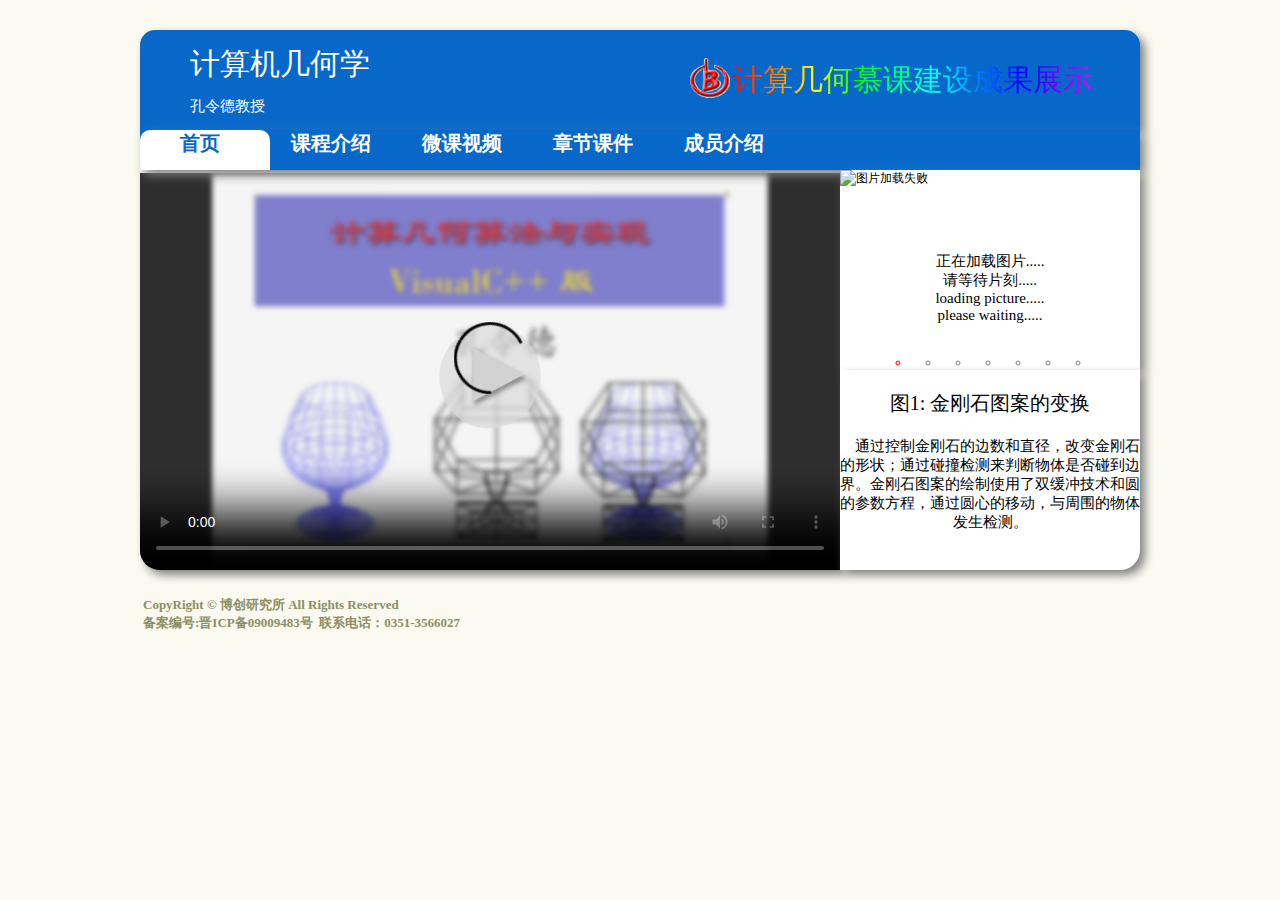
==== index.html @ ed50dd4e "4th update" ====
<!DOCTYPE html>
<!--计算即图形学网站，孔令德-->
<html>
    <head>
        <meta  content="text/html;charset=utf-8" http-equiv="Content-Type" /> 
        <meta name="viewport" content="width=device-width, initial-scale=1.0">
        <meta name="keywords" content="计算机图形学,孔令德,精品资源共享课,VC++,MFC,图形学原理,源程序"/>
        <meta name="description" content="基于MFC研究计算机图形学原理的实现,提供了《计算机图形学基础教程（VC++版）》、《计算机图形学实践教程（VC++版）》、《计算机图形学基础教程（VC++版）习题解答与编程实践》、《计算机图形学实验及课程设计（VC++版）》4本系列教材和300多个源程序。采用类模块：CLine直线类、CFill填充类、CTransform变换类、CPerspective透视类、CZbuffer深度缓冲类、CLightSource光源类、CLighting光照类、CMaterial材质类、CTexture纹理类等，实现真实感图形的绘制。">
        <link rel="stylesheet" href="css/css.css">
        <link rel="icon" type="image/x-icon" href="images/bc.png" />
        <title>欢迎访问 孔令德计算机图形学精品资源共享课课程网站</title>
    </head>
    <body>
        <script src="js/main.js"></script>
        <script src="js/html5media.min.js"></script><!--由于网络环境改成本地js，网络地址如下-->
        <!-- <script src="http://api.html5media.info/1.1.8/html5media.min.js"></script> -->
        <!-- <div style="background-image: url(images/demo1.jpg);  top:100%;left: 100%"></div> -->
        <div id="main">
            <div id="nav">
                <table style="width:1003px;  text-align:center; height:70px; border:0;" cellpadding="0" cellspacing="0">
                    <tbody>
                        <tr>
                            <td style="color:white; text-align: left;">
                                <p style="font-size: 30px; line-height: 7px; padding-left: 50px;">
                                    计算机几何学
                                </p>
                                <p style="font-size: 15px; padding-left: 50px;">
                                    <a href="http://klingde.com" style="color:white" target="_blank ">孔令德教授</a>
                                </p>
                            </td>
                            <td style="color:white; text-align: right;">
                                <img src="images/bc2.png" alt="博创" title="博创" style="width: 40px; height: 40px; vertical-align: -50%;">
                                <p class="rainbow-text" style="font-size: 30px; padding-right: 50px; vertical-align: auto;">
                                    计算几何慕课建设成果展示
                                </p>
                            </td>
                        </tr>
                    </tbody>
                </table>
            </div>
            <div id="menu">
                <ul style="list-style: none;">
                    <li class="HomePage">
                        <!--[if lte ie 6]> <a href="#"><table><tr><td> <![endif]-->
                        <dl>
                            <dt><a style="color: rgb(7,104,202);" href="index.html">首页</a>
                            </dt>
                            <span class="STYLE">
                                <!--[if lte ie 6]> </td></tr></table></a> <![endif]-->
                            </span>
                        </dl>
                    </li>
                    <li>
                        <!--[if lte ie 6]> <a href="#"><table><tr><td> <![endif]-->
                        <dl>
                            <dt><a href="course.html">课程介绍</a>
                                <!-- <dd>&nbsp;</dd>
                                <dd>&nbsp;</dd> -->
                            </dt>
                        </dl>
                        <!--[if lte ie 6]> </td></tr></table></a> <![endif]-->
                    </li>
                    <li>
                        <!--[if lte ie 6]> <a href="#"><table><tr><td> <![endif]-->
                        <dl>
                            <dt>
                                <a href="micro class.html">微课视频</a>
                            </dt>
                        </dl>
                        <!--[if lte ie 6]> </td></tr></table></a> <![endif]-->
                    </li>
                    <li>
                        <!--[if lte ie 6]> <a href="#"><table><tr><td> <![endif]-->
                        <dl>
                            <dt><a href="courseware.html">章节课件</a></dt>
                        </dl>
                        <!--[if lte ie 6]> </td></tr></table></a> <![endif]-->
                    </li>
                    <li>
                        <span class="STYLE">
                            <!--[if lte ie 6]> <a href="#"><table><tr><td> <![endif]-->
                         </span>
                        <dl>
                            <dt>
                                <a href="member.html">成员介绍</a>
                                 <!-- <dd class="first">
                                    <a href="teachers.html">教师介绍</a>
                                </dd>
                                <dd class="last">
                                    <a href="students.html">学生介绍</a>
                                </dd> -->
                            </dt>
                        </dl>
                                    <!--[if lte ie 6]> </td></tr></table></a> <![endif]-->
                    </li>
                </ul>
            </div>
            <div id="banner-box">
                <div id="banner">
                    <!-- <p style="color: cornsilk; text-align: center; font-size: 30px;">这里可以进行图片切换</p> -->
                        <video width="700" height="400" autoplay loop controls controlsList="none" poster="images/cover.png" title="计算机几何算法与实现" style="border-bottom-left-radius: 20px; box-shadow: 5px 5px 10px gray;">
                            <source src="video/mooc.mp4" type="video/mp4">
                                <p style="color: red; font-size: 30px; text-align: center;">非常抱歉，你的浏览器不支持视频播放，请使用Chrome或者Firefox浏览器。<br />若你使用IE浏览器，请确保允许此网页访问计算机脚本并安装了flash插件。</p> 
                        </video>
                        <!-- 这里可以进行图片切换 -->
                        <!-- 请在这里换成图片 -->
                        <!-- <img src="" alt=""> -->
                        <!-- 可以编写脚本或使用css使背景图切换 -->
                </div>
                <div id="rightdiv">
                    <div id="picture">
                        <div id="indicator">
                                <ul>
                                    <li class style="color: red;"></li>
                                    <li class></li>
                                    <li class></li>
                                    <li class></li>
                                    <li class></li>
                                    <li class></li>
                                    <li class></li>
                                </ul>
                            </div>
                        <img id="currentPicture" src="images/index/1.gif" alt="图片加载失败" style="width: 300px; height: 200px;">
                        <p style="font-size: 15px; color: black; text-align: center; padding-top: 50px;">
                            正在加载图片..... <br />请等待片刻.....<br />
                            loading picture..... <br />please waiting.....<br />
                        </p>
                    </div>
                    <div id="introduct">
                        <!-- <img src="images/demo.jpg" alt="paidaxing" width="280" height="247">  -->
                        <div id="picDesc1" style="display: block;">
                            <p style="color: black; text-align: center; font-size: 20px;"> 图1: 金刚石图案的变换</p>
                            <p style="color: black; text-align: center; font-size: 15px; overflow: auto;"> 
                                &nbsp;&nbsp;&nbsp;&nbsp;通过控制金刚石的边数和直径，改变金刚石的形状；通过碰撞检测来判断物体是否碰到边界。金刚石图案的绘制使用了双缓冲技术和圆的参数方程，通过圆心的移动，与周围的物体发生检测。
                            </p>
                        </div>
                        <!--第二条讲解-->
                        <div id="picDesc2" style="display: none;">
                            <p style="color: black; text-align: center; font-size: 20px;"> 图2: 茶壶环境映射</p>
                            <p style="color: black; text-align: center; font-size: 15px; overflow: auto;"> 
                                &nbsp;&nbsp;&nbsp;&nbsp;利用法矢量进行消隐，可以利用什么什么公式，做什么什么事情.....
                            </p>
                        </div>
                        <!--第三条讲解-->
                        <div id="picDesc3" style="display: none;">
                            <p style="color: black; text-align: center; font-size: 20px;"> 图3: Beizer曲面绘制过程</p>
                            <p style="color: black; text-align: center; font-size: 15px; overflow: auto;"> 
                                &nbsp;&nbsp;&nbsp;&nbsp;利用Beizer可以绘制一条不错的曲线，通过四个点和线性方程，我们可以做出这条不错的曲线。
                            </p>
                        </div>
                        <!--第四条讲解-->
                        <div id="picDesc4" style="display: none;">
                            <p style="color: black; text-align: center; font-size: 20px;"> 图4: 双缓冲实例</p>
                            <p style="color: black; text-align: center; font-size: 15px; overflow: auto;"> 
                                &nbsp;&nbsp;&nbsp;&nbsp;由于MFC的一些特性，我们可以利用双缓冲技术来消除一些闪烁。
                            </p>
                        </div>
                        <!--第五条讲解-->
                        <div id="picDesc5" style="display: none;">
                            <p style="color: black; text-align: center; font-size: 20px;"> 图5: 两个消隐圆环</p>
                            <p style="color: black; text-align: center; font-size: 15px; overflow: auto;"> 
                                &nbsp;&nbsp;&nbsp;&nbsp;利用点的法矢量进行消隐，可以利用什么什么公式，做什么什么事情.....
                            </p>
                        </div>
                        <!--第六条讲解-->
                        <div id="picDesc6" style="display: none;">
                            <p style="color: black; text-align: center; font-size: 20px;"> 图6: 金刚石旋转图案</p>
                            <p style="color: black; text-align: center; font-size: 15px; overflow: auto;"> 
                                &nbsp;&nbsp;&nbsp;&nbsp;利用时间函数？来改变金刚石的起始点来使金刚石旋转。
                            </p>
                        </div>
                        <!--第七条讲解-->
                        <div id="picDesc7" style="display: none;">
                            <p style="color: black; text-align: center; font-size: 20px;"> 图7: 圆柱的线框消隐模型</p>
                            <p style="color: black; text-align: center; font-size: 15px; overflow: auto;"> 
                                &nbsp;&nbsp;&nbsp;&nbsp;利用法矢量进行消隐，可以利用什么什么公式，做什么什么事情.....
                            </p>
                        </div>
                    </div>
                </div>
            </div>
        </div>
        <div id="footer">    
            <table>
                <tr class="STYLE">
                    <td style="font-weight:bold;color:#8B8F63;font-size:13px; text-align: left;">
                        <p>CopyRight &copy; 博创研究所  All Rights Reserved<br />
                            备案编号:晋ICP备09009483号&nbsp;
                            联系电话：0351-3566027 
                        </p>
                    </td>
                </tr>
              </table>
        </div>
    </body>
</html>
---- css/css.css ----
@charset "utf-8";
/* CSS Document */
@media screen and (max-width: 1600px) {
    html{font-size: 60px;}
}
@media screen and (max-width: 1200px) {
    html{font-size: 30px;}
}
@media screen and (max-width: 800px) {
    html{font-size: 16px;}
}
@media screen and (max-width: 600px) {
    html{font-size: 12px;}
}

/* 以下链接在某些时刻的颜色和是否需要下划线 */
A:link {
	COLOR:#8B8F63; TEXT-DECORATION: none
}
A:visited {
	COLOR: #8B8F63; TEXT-DECORATION: none
}
A:active {
	COLOR: red; TEXT-DECORATION: underline
}
A:hover {
	COLOR: #fc6b00; TEXT-DECORATION: none
}


.STYLE {
    font-family: "楷体"
}

body{
    margin:0px;
    padding:30px 0px 0px 0px;
    background-color: #FBFAF0;
    font-family: "楷体";
    font-size: 12px;
    -webkit-text-size-adjust : 100% ;
    -moz-text-size-adjust : 100% ;     
    -ms-text-size-adjust : 100% ;  
    text-size-adjust : 100%;
}

#main {
    margin-left:auto;
    margin-right:auto;
    width:1000px;
    height:550px;
    visibility: visible;
}

#nav{
    margin-left:auto;/*居中了*/
    margin-right:auto;
    /* border-radius:100px; */
	width:1000px;
    height:100px;
    background: rgb(7,104,202);
    /* font-family: "黑体"; */
    /* background: linear-gradient(rgb(84, 199, 214),rgb(7,104,202)); */
    border-top-left-radius: 15px;
    border-top-right-radius: 15px;
    box-shadow:5px 5px 10px gray;
    visibility: visible;	
}

#menu{
    margin:0px;
    padding: 0px;
    /* margin-top: -15px; */
    /* float: left;解决两个div中的间隙，上面的那个也可以，但是有问题 */
    /* margin-left: 50px; */
    margin-left: auto;
    margin-right: auto;
    background-color: rgb(7,104,202);
    width: 1000px;
    height: 40px;
    box-shadow:5px 5px 10px gray;
    position: relative;
    z-index: 1;
    /* border:none; */
    /* border-bottom-left-radius: 10px;
    border-bottom-right-radius: 10px; */
}
#menu ul{ 
    /* margin-top: 0px; */
    margin: 0px;
    padding: 0px;
    margin-left: auto;
    margin-right: auto;
    /* float: left; */
    list-style:none;
    /* height:40px; */
}
#menu ul table{ border-collapse:collapse;}/*for_ie6*/
#menu ul li{ 
    /* margin-top: 0px; */
    margin: 0px;
    padding: 0px;
    width:130px;
    height: 40px;
    /* *width:110px; */
    float:left;
    margin:0 1px 0 0;
}

#menu ul li dl{ 
    width:120px;
    height: 20px;
    font-size: 10px;
    /* *width:110px; */
}

#menu ul li dl dt{ 
    text-align:center;
}

#menu ul li dl:hover dd,#menu li a:hover dd{ 
    display:block;
}

#menu ul li:hover, 
#menu li a:hover { border:0;}/*for_ie6*/

#menu ul li dl dt a{ /*这个是菜单栏的布局-文字*/
    font-size:20px;
	font-weight:600;
	color:white;
	text-decoration:none;	
    font-family:"楷体";
    overflow: hidden;
}

#menu ul li dl dt:hover a, 
#menu ul li dl dt:hover{/*鼠标到菜单栏文本时，文本的颜色*/
    color: rgb(7,104,202);
    background-color: white;
    border-top-left-radius: 10px;
    border-top-right-radius: 10px;
}

#menu li dl dd {/*这个是展开的布局*/
    /* border:none;
    border-radius: 10px; */
    margin:0px;
    padding:0px;
    background-color: white;
    float:center;
    display:none;
    margin-inline-start: auto;
    position:relative;/*悬浮于之上*/
}

#menu li dl dd a{ /*这个是展开的布局--文字*/
    margin:0px;
    padding:0px;
    display:block;
    font-size:18px;
    /* font-weight:300; */
    color: rgb(7,104,202);
    text-align:center;
    position:relative;/*悬浮于之上*/
    /* text-decoration:none; */
    font-family:"楷体";
    overflow: hidden;
    height:30px;
}

#menu li dl dd a:hover, 
#menu li dl dd:hover{
    color: white;
    background-color: rgb(7,104,202);
}

#menu li dl dd.first{
    margin:0px;
    /* padding:10px; */
    padding-block-start: 10px;
	/* border-top:solid 1px; */
} 

#menu li dl dd.first:hover a, 
#menu li dl dd.first:hover{
    color: white;
    background-color: rgb(7,104,202);
    border-top-left-radius: 10px;
    border-top-right-radius: 10px;
}

#menu li dl dd.last{
    /* border:none; */
    border-bottom-left-radius: 10px;
    border-bottom-right-radius: 10px;
    /* border-radius: 10px; */
    /* border-end-start-radius: 10px; */
    /* border-end-end-radius: 10px;  */
}

#menu li dl dd.last a:hover, 
#menu li dl dd.last:hover{
    color: white;
    background-color: rgb(7,104,202);
    border-bottom-left-radius: 10px;
    border-bottom-right-radius: 10px;
}


#banner-box{
    margin:0px;
    padding: 0px;
    /* float: left; */
    /* margin-top: 15px; */
    /* margin-left: 50px; */
    width: 1000px;
    height: 400px;
    z-index: 0;
}

#banner{
    margin:0px;
    padding: 0px;
    width: 700px;
    height: 400px;
    float: left;
    /* font-size: 0; */
    /* margin-left: 30px; */
    /* margin-top: -5px; */
    /* background-color: #142546; */
    /* border-radius: 20px; */
    /* border-bottom-right-radius: 20px; */
    /* border: none; */
    /* box-shadow:5px 5px 10px gray; */
    /* scrollbar-shadow-color: gray; */
    visibility: visible;
}

#rightdiv{
    margin:0px;
    padding:0px;
    width: 300px;
    height: 400px;
    float: left;
    /* margin-left: 30px; */
    /* margin-top: 15px; */
    /* border-radius: 20px; */
    /* background-color: #009996; */
    /* box-shadow:5px 5px 10px gray; */
    visibility: visible;
    /* position: absolute; */
    /* right: 0; */
}

#picture{
    margin:0px;
    padding:0px;
    width: 300px;
    height: 200px;
    float: left;
    position: relative;
    /* margin-left: 30px; */
    /* margin-top: 15px; */
    /* border-radius: 20px; */
    /* background-color: #009996; */
    /* background-color: #FBFAF0; */
    overflow: hidden;
    background-color: white;
    box-shadow:5px 5px 10px gray;
    visibility: visible;
    /* position: absolute; */
    /* right: 0; */
    z-index: 2;
}

#indicator{
    width: 300px;
    height: 25px;
    bottom: 0%;
    margin-left: 10%;
    position: absolute;
    z-index: 4;
    
}

#indicator ul{
    /* margin-left: 20%; */
    list-style: none;
    height: 10px;
    /* z-index: 4; */
    /* left: 25%; */
}

#indicator ul li{
    list-style: circle;
    padding: 5px 15px;
    line-height: 0px;
    float: left;
    /* background-color: rgba(255,255,255,100); */
    color: gray;
    /* z-index: 5; */
}

#indicator ul li:hover{
    color:red;
}



#introduct{
    margin:0px;
    padding:0px;
    width: 300px;
    height: 200px;
    float: left;
    position: relative;
    /* float: right; */
    /* position: absolute; */
    /* margin-left: 30px; */
    /* border-radius: 20px; */
    overflow: hidden;
    border-bottom-right-radius: 20px;
    box-shadow:5px 5px 10px gray;
    background-color: white;
    visibility: visible;
    z-index: 3;
}

#footer{
    margin:0px;
    padding:0px;
    float: center;
    /* position: absolute; */
    /* left: 0; */
    top: 0;
    bottom: 0;
    right: 0;
    margin-left: auto;
    margin-right: auto;
    /* right: 0%; */
    width: 1000px;
    height: 50px;
    visibility: visible;
    text-align: center;
    /* align-self: center; */
}

/* #HtmlPage dl dt a{
    color: rgb(7,104,202);
    background-color: white;
} */
.HomePage{
    color: rgb(7,104,202);
    background-color: white;
    border-top-left-radius: 10px;
    border-top-right-radius: 10px;
}
/* .HtmlPage dl{
    color: rgb(7,104,202);
} */
/* #HtmlPage{
    color: rgb(7,104,202);
} */



/*以下参考来自： https://github.com/raxxarr/note/issues/1 */
@keyframes hue {
    from {
       filter: hue-rotate(0);
    }
 
    to {
       filter: hue-rotate(-360deg);
    }
 }
.rainbow-text {
    display: inline-block;
    position: relative;
    font-weight: 500;
    font-size: 100px;
    color: transparent;
    animation: hue 1.5s linear infinite;
    background-image: linear-gradient(to right , rgb(255,0,0), rgb(255,128,0), rgb(255,255,0), rgb(0,255,0), rgb(0,255,128), rgb(0,255,255), rgb(0,128,255), rgb(0,0,255), rgb(128,0,255), rgb(255,0,255), rgb(255,0,128));
    -webkit-background-clip: text;
 }
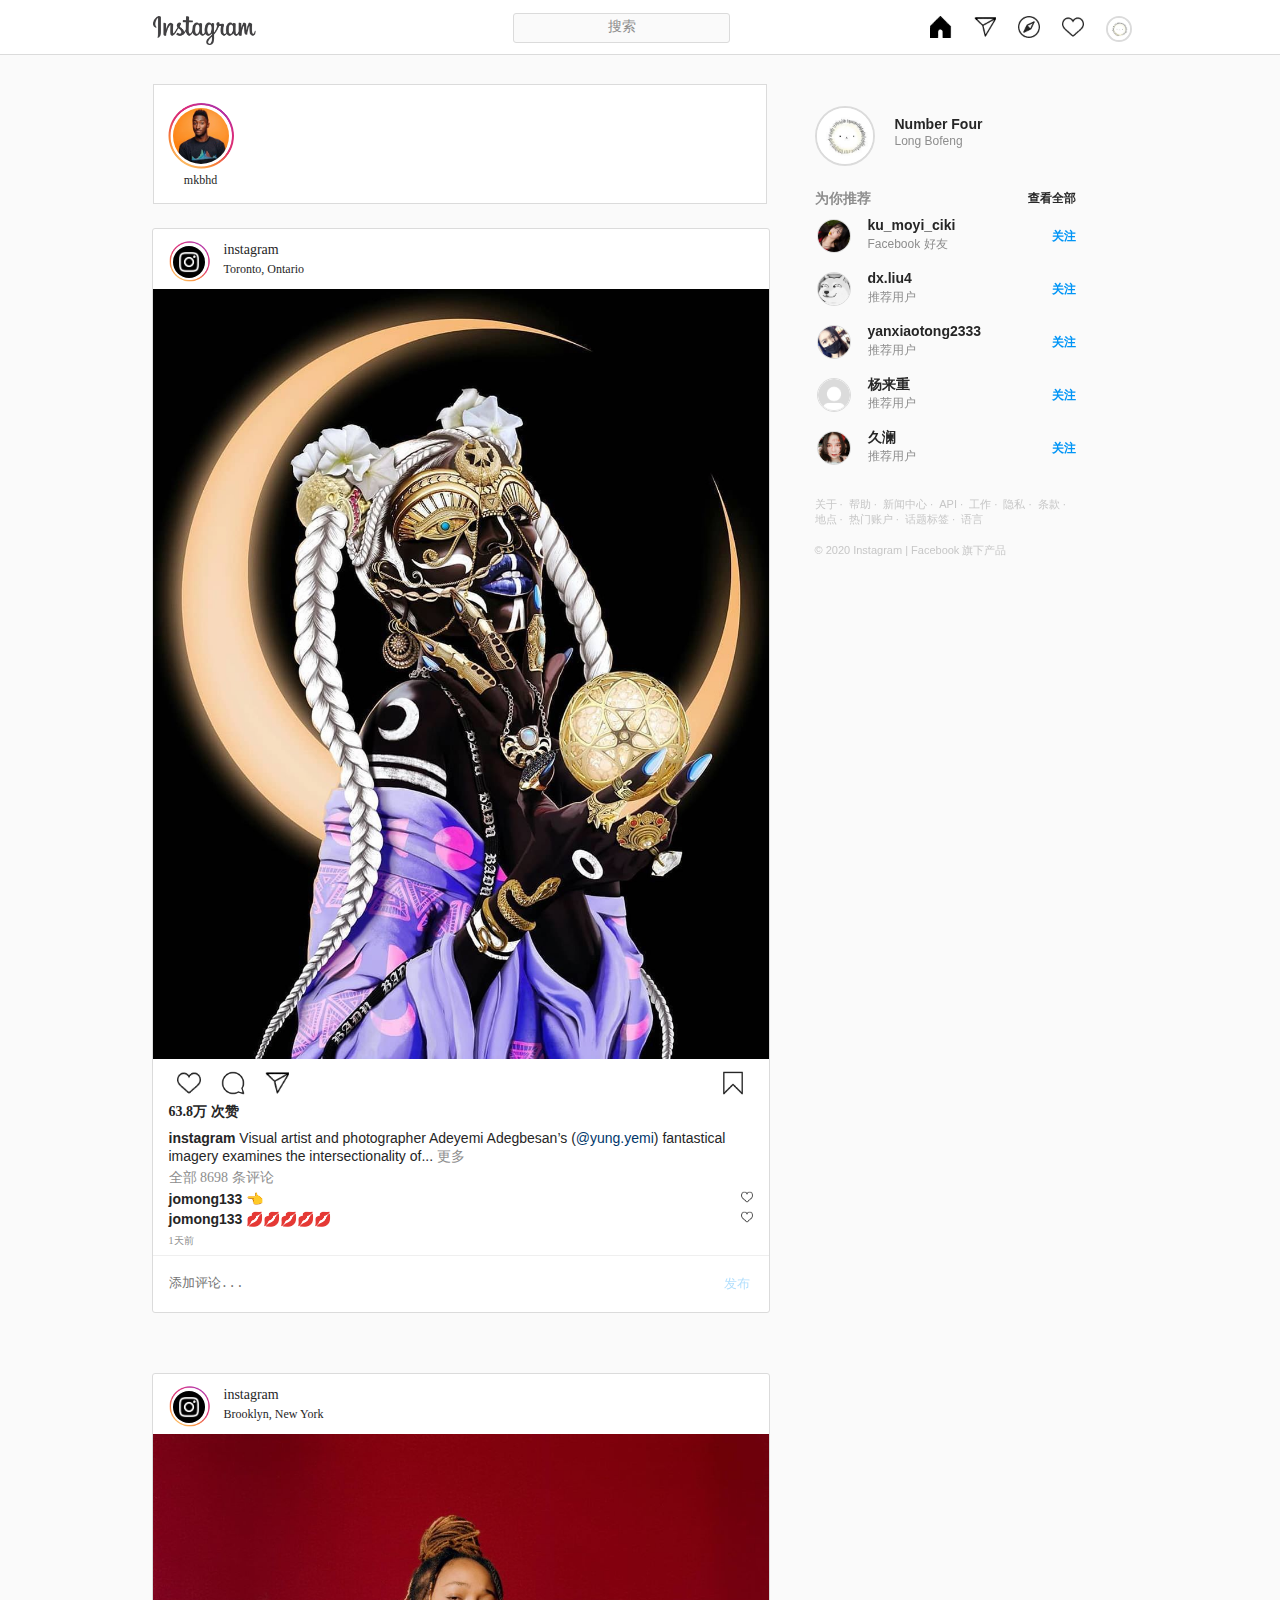
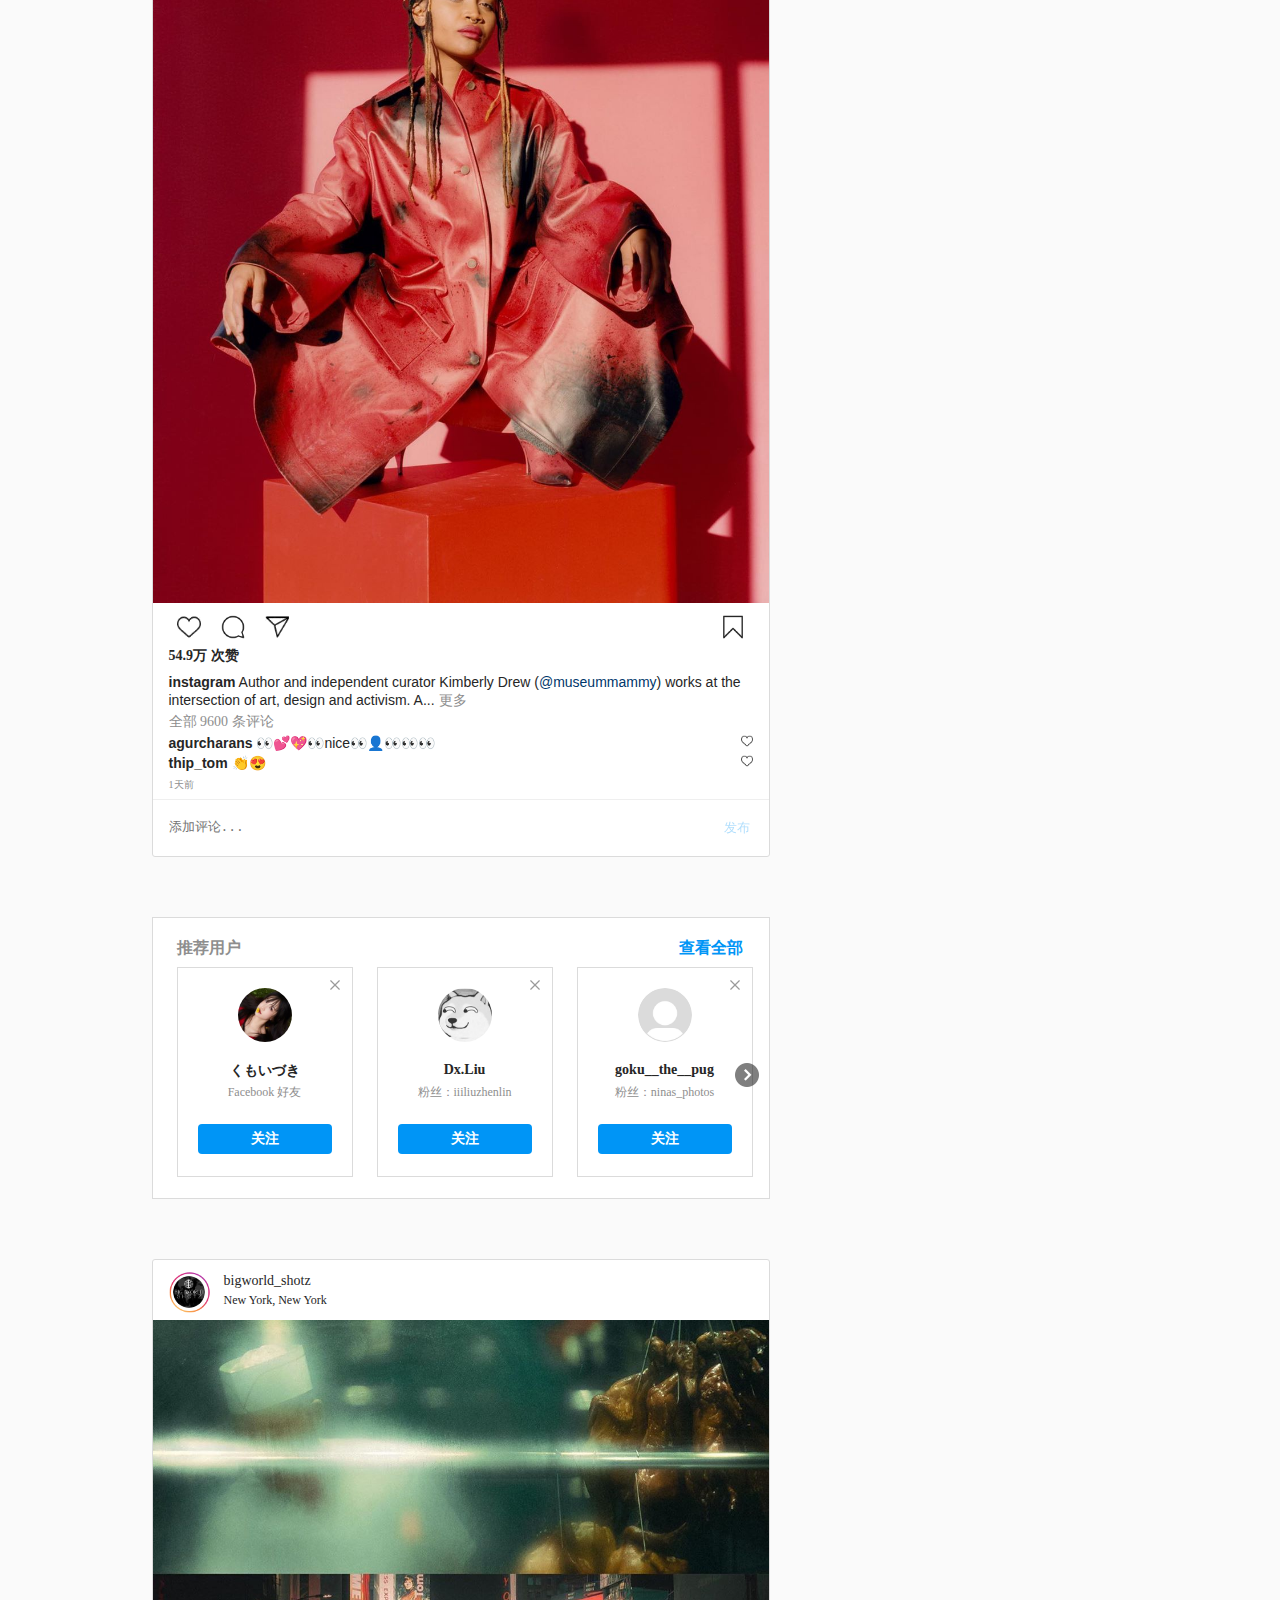
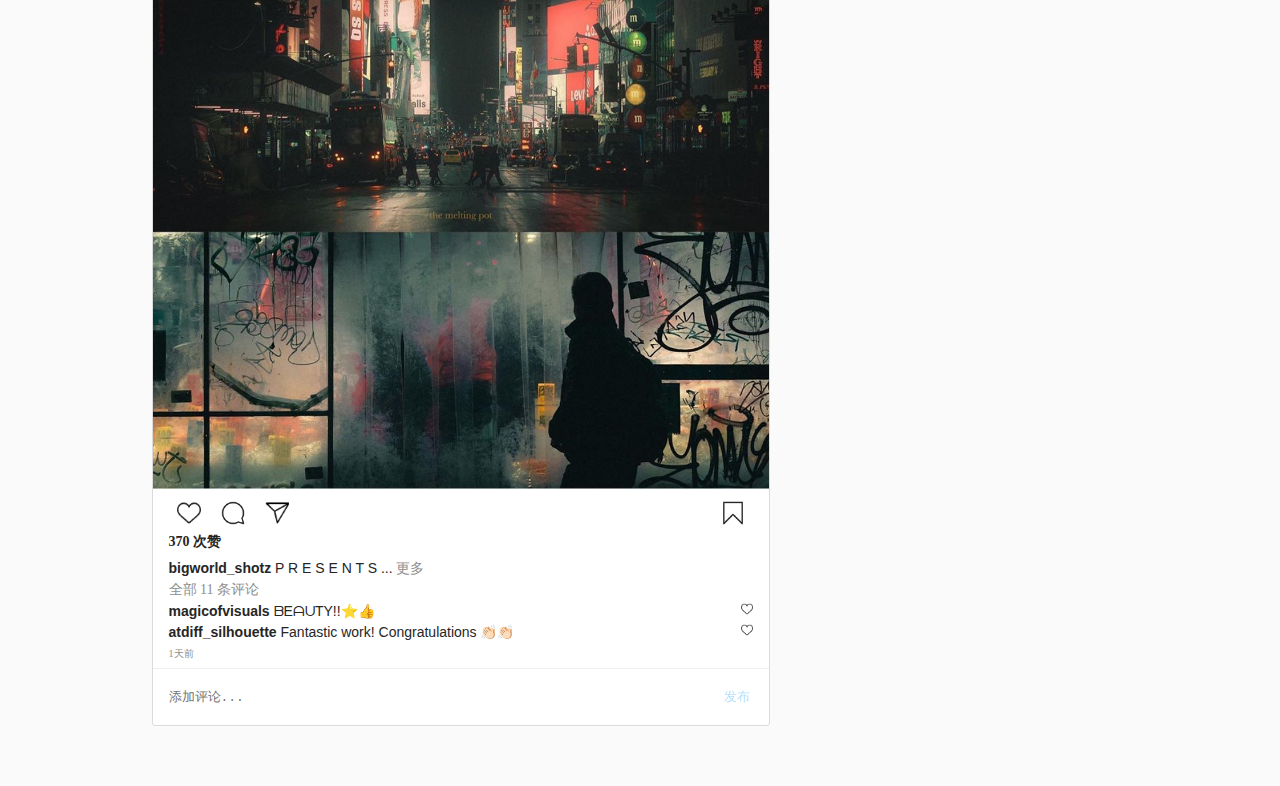
==== commit 9ad393b4: "web前端课设" ====
--- a/index.html
+++ b/index.html
@@ -1,196 +1,452 @@
 <!DOCTYPE html>
-<!--计算即图形学网站，孔令德-->
 <html>
-    <head>
-        <meta  content="text/html;charset=utf-8" http-equiv="Content-Type" /> 
-        <meta name="viewport" content="width=device-width, initial-scale=1.0">
-        <meta name="keywords" content="计算机图形学,孔令德,精品资源共享课,VC++,MFC,图形学原理,源程序"/>
-        <meta name="description" content="基于MFC研究计算机图形学原理的实现,提供了《计算机图形学基础教程（VC++版）》、《计算机图形学实践教程（VC++版）》、《计算机图形学基础教程（VC++版）习题解答与编程实践》、《计算机图形学实验及课程设计（VC++版）》4本系列教材和300多个源程序。采用类模块：CLine直线类、CFill填充类、CTransform变换类、CPerspective透视类、CZbuffer深度缓冲类、CLightSource光源类、CLighting光照类、CMaterial材质类、CTexture纹理类等，实现真实感图形的绘制。">
-        <link rel="stylesheet" href="css/css.css">
-        <link rel="icon" type="image/x-icon" href="images/bc.png" />
-        <title>欢迎访问 孔令德计算机图形学精品资源共享课课程网站</title>
-    </head>
-    <body>
-        <script src="js/main.js"></script>
-        <script src="js/html5media.min.js"></script><!--由于网络环境改成本地js，网络地址如下-->
-        <!-- <script src="http://api.html5media.info/1.1.8/html5media.min.js"></script> -->
-        <!-- <div style="background-image: url(images/demo1.jpg);  top:100%;left: 100%"></div> -->
-        <div id="main">
-            <div id="nav">
-                <table style="width:1003px;  text-align:center; height:70px; border:0;" cellpadding="0" cellspacing="0">
-                    <tbody>
-                        <tr>
-                            <td style="color:white; text-align: left;">
-                                <p style="font-size: 30px; line-height: 7px; padding-left: 50px;">
-                                    计算机几何学
-                                </p>
-                                <p style="font-size: 15px; padding-left: 50px;">
-                                    <a href="http://klingde.com" style="color:white" target="_blank ">孔令德教授</a>
-                                </p>
-                            </td>
-                            <td style="color:white; text-align: right;">
-                                <img src="images/bc2.png" alt="博创" title="博创" style="width: 40px; height: 40px; vertical-align: -50%;">
-                                <p class="rainbow-text" style="font-size: 30px; padding-right: 50px; vertical-align: auto;">
-                                    计算几何慕课建设成果展示
-                                </p>
-                            </td>
-                        </tr>
-                    </tbody>
-                </table>
-            </div>
-            <div id="menu">
-                <ul style="list-style: none;">
-                    <li class="HomePage">
-                        <!--[if lte ie 6]> <a href="#"><table><tr><td> <![endif]-->
-                        <dl>
-                            <dt><a style="color: rgb(7,104,202);" href="index.html">首页</a>
-                            </dt>
-                            <span class="STYLE">
-                                <!--[if lte ie 6]> </td></tr></table></a> <![endif]-->
-                            </span>
-                        </dl>
-                    </li>
-                    <li>
-                        <!--[if lte ie 6]> <a href="#"><table><tr><td> <![endif]-->
-                        <dl>
-                            <dt><a href="course.html">课程介绍</a>
-                                <!-- <dd>&nbsp;</dd>
-                                <dd>&nbsp;</dd> -->
-                            </dt>
-                        </dl>
-                        <!--[if lte ie 6]> </td></tr></table></a> <![endif]-->
-                    </li>
-                    <li>
-                        <!--[if lte ie 6]> <a href="#"><table><tr><td> <![endif]-->
-                        <dl>
-                            <dt>
-                                <a href="micro class.html">微课视频</a>
-                            </dt>
-                        </dl>
-                        <!--[if lte ie 6]> </td></tr></table></a> <![endif]-->
-                    </li>
-                    <li>
-                        <!--[if lte ie 6]> <a href="#"><table><tr><td> <![endif]-->
-                        <dl>
-                            <dt><a href="courseware.html">章节课件</a></dt>
-                        </dl>
-                        <!--[if lte ie 6]> </td></tr></table></a> <![endif]-->
-                    </li>
-                    <li>
-                        <span class="STYLE">
-                            <!--[if lte ie 6]> <a href="#"><table><tr><td> <![endif]-->
-                         </span>
-                        <dl>
-                            <dt>
-                                <a href="member.html">成员介绍</a>
-                                 <!-- <dd class="first">
-                                    <a href="teachers.html">教师介绍</a>
-                                </dd>
-                                <dd class="last">
-                                    <a href="students.html">学生介绍</a>
-                                </dd> -->
-                            </dt>
-                        </dl>
-                                    <!--[if lte ie 6]> </td></tr></table></a> <![endif]-->
-                    </li>
-                </ul>
-            </div>
-            <div id="banner-box">
-                <div id="banner">
-                    <!-- <p style="color: cornsilk; text-align: center; font-size: 30px;">这里可以进行图片切换</p> -->
-                        <video width="700" height="400" autoplay loop controls controlsList="none" poster="images/cover.png" title="计算机几何算法与实现" style="border-bottom-left-radius: 20px; box-shadow: 5px 5px 10px gray;">
-                            <source src="video/mooc.mp4" type="video/mp4">
-                                <p style="color: red; font-size: 30px; text-align: center;">非常抱歉，你的浏览器不支持视频播放，请使用Chrome或者Firefox浏览器。<br />若你使用IE浏览器，请确保允许此网页访问计算机脚本并安装了flash插件。</p> 
-                        </video>
-                        <!-- 这里可以进行图片切换 -->
-                        <!-- 请在这里换成图片 -->
-                        <!-- <img src="" alt=""> -->
-                        <!-- 可以编写脚本或使用css使背景图切换 -->
-                </div>
-                <div id="rightdiv">
-                    <div id="picture">
-                        <div id="indicator">
-                                <ul>
-                                    <li class style="color: red;"></li>
-                                    <li class></li>
-                                    <li class></li>
-                                    <li class></li>
-                                    <li class></li>
-                                    <li class></li>
-                                    <li class></li>
-                                </ul>
-                            </div>
-                        <img id="currentPicture" src="images/index/1.gif" alt="图片加载失败" style="width: 300px; height: 200px;">
-                        <p style="font-size: 15px; color: black; text-align: center; padding-top: 50px;">
-                            正在加载图片..... <br />请等待片刻.....<br />
-                            loading picture..... <br />please waiting.....<br />
-                        </p>
-                    </div>
-                    <div id="introduct">
-                        <!-- <img src="images/demo.jpg" alt="paidaxing" width="280" height="247">  -->
-                        <div id="picDesc1" style="display: block;">
-                            <p style="color: black; text-align: center; font-size: 20px;"> 图1: 金刚石图案的变换</p>
-                            <p style="color: black; text-align: center; font-size: 15px; overflow: auto;"> 
-                                &nbsp;&nbsp;&nbsp;&nbsp;通过控制金刚石的边数和直径，改变金刚石的形状；通过碰撞检测来判断物体是否碰到边界。金刚石图案的绘制使用了双缓冲技术和圆的参数方程，通过圆心的移动，与周围的物体发生检测。
-                            </p>
-                        </div>
-                        <!--第二条讲解-->
-                        <div id="picDesc2" style="display: none;">
-                            <p style="color: black; text-align: center; font-size: 20px;"> 图2: 茶壶环境映射</p>
-                            <p style="color: black; text-align: center; font-size: 15px; overflow: auto;"> 
-                                &nbsp;&nbsp;&nbsp;&nbsp;利用法矢量进行消隐，可以利用什么什么公式，做什么什么事情.....
-                            </p>
-                        </div>
-                        <!--第三条讲解-->
-                        <div id="picDesc3" style="display: none;">
-                            <p style="color: black; text-align: center; font-size: 20px;"> 图3: Beizer曲面绘制过程</p>
-                            <p style="color: black; text-align: center; font-size: 15px; overflow: auto;"> 
-                                &nbsp;&nbsp;&nbsp;&nbsp;利用Beizer可以绘制一条不错的曲线，通过四个点和线性方程，我们可以做出这条不错的曲线。
-                            </p>
-                        </div>
-                        <!--第四条讲解-->
-                        <div id="picDesc4" style="display: none;">
-                            <p style="color: black; text-align: center; font-size: 20px;"> 图4: 双缓冲实例</p>
-                            <p style="color: black; text-align: center; font-size: 15px; overflow: auto;"> 
-                                &nbsp;&nbsp;&nbsp;&nbsp;由于MFC的一些特性，我们可以利用双缓冲技术来消除一些闪烁。
-                            </p>
-                        </div>
-                        <!--第五条讲解-->
-                        <div id="picDesc5" style="display: none;">
-                            <p style="color: black; text-align: center; font-size: 20px;"> 图5: 两个消隐圆环</p>
-                            <p style="color: black; text-align: center; font-size: 15px; overflow: auto;"> 
-                                &nbsp;&nbsp;&nbsp;&nbsp;利用点的法矢量进行消隐，可以利用什么什么公式，做什么什么事情.....
-                            </p>
-                        </div>
-                        <!--第六条讲解-->
-                        <div id="picDesc6" style="display: none;">
-                            <p style="color: black; text-align: center; font-size: 20px;"> 图6: 金刚石旋转图案</p>
-                            <p style="color: black; text-align: center; font-size: 15px; overflow: auto;"> 
-                                &nbsp;&nbsp;&nbsp;&nbsp;利用时间函数？来改变金刚石的起始点来使金刚石旋转。
-                            </p>
-                        </div>
-                        <!--第七条讲解-->
-                        <div id="picDesc7" style="display: none;">
-                            <p style="color: black; text-align: center; font-size: 20px;"> 图7: 圆柱的线框消隐模型</p>
-                            <p style="color: black; text-align: center; font-size: 15px; overflow: auto;"> 
-                                &nbsp;&nbsp;&nbsp;&nbsp;利用法矢量进行消隐，可以利用什么什么公式，做什么什么事情.....
-                            </p>
-                        </div>
-                    </div>
-                </div>
-            </div>
-        </div>
-        <div id="footer">    
-            <table>
-                <tr class="STYLE">
-                    <td style="font-weight:bold;color:#8B8F63;font-size:13px; text-align: left;">
-                        <p>CopyRight &copy; 博创研究所  All Rights Reserved<br />
-                            备案编号:晋ICP备09009483号&nbsp;
-                            联系电话：0351-3566027 
-                        </p>
-                    </td>
-                </tr>
-              </table>
-        </div>
-    </body>
-</html>+	<head>
+		<meta charset="utf-8">
+		<title>仿 instagram</title>
+		<script src="JS/index.js" type="text/javascript" charset="utf-8"></script>
+		<link rel="stylesheet" type="text/css" href="CSS/index.css"/>
+		<link rel="stylesheet" type="text/css" href="CSS/home.css"/>
+		<link rel="stylesheet" href="https://cdn.staticfile.org/font-awesome/4.7.0/css/font-awesome.css">
+	</head>
+	<body>
+		<header class="mui-bar mui-bar-nav">
+			<div class="bar_title w clearfix">
+				<div class="logo fl" id="logo">
+					<a href=""><img src="Resource/image/Instagram_title.png" ></a>
+				</div>
+				<div class="search fl">
+					<div class="search_box" id="search_box">
+						<input type="" name="" id="" value="" placeholder=""/>
+					</div>
+					<div class="search_context">
+						<span class="fa fa-search"></span>
+						<span>搜索</span>
+					</div>
+				</div>
+				<div class="function fr clearfix">
+					<div class="home fl">
+						<a href="index.html"><img src="Resource/image/home.png" alt=""/></a>
+					</div>
+					<div class="inbox fl">
+						<a href="inbox.html"><img src="Resource/image/inbox.png" alt=""/></a>
+					</div>
+					<div class="explore fl">
+						<a href="explore.html"><img src="Resource/image/explore.png" alt=""/></a>
+					</div>
+					<div class="favorite fl">
+						<a><img src="Resource/image/favorite.png" alt=""/></a>
+						<div class="float-box">
+							<div class="float-love">
+								<div class="message clearfix">
+									<div class="tip fl">3</div>
+									<div class="information fl">
+										<p>关注请求</p>
+										批准或忽略请求
+									</div>
+									<div class="sow fr"></div>
+								</div>
+							</div>
+							<div class="love-sow"></div>
+						</div>
+					</div>
+					<div class="person fl">
+						<a href=""><img src="Resource/image/portrait2.jpg" alt=""/></a>
+					</div>
+				</div>
+			</div>
+		</header>
+		<nav style="height: 54px;"></nav>
+		<div class="main">
+			<div class="content w clearfix">
+				<div class="left fl">
+					<div class="newly shadow">
+						<a href="">
+							<div class="newly-person">
+								<div class="newly-person-portrait">
+									<img src="Resource/image/portrait1.jpg" alt="mkbhd">
+								</div>
+								<p>mkbhd</p>
+							</div>
+						</a>
+					</div>
+					<div class="articles">
+						<article>
+							<div class="header clearfix">
+								<div class="user fl">
+									<div class="user_detail clearfix">
+										<div class="user_portrait fl">
+											<a href=""><img src="Resource/image/portrait3.jpg" ></a>
+										</div>
+										<div class="user_name fr">
+											<a href=""><span>instagram</span></a>
+											<a href=""><span>Toronto, Ontario</span></a>
+										</div>
+									</div>
+								</div>
+								<div class="more fr">
+									<span class="fa fa-ellipsis-h"></span>
+								</div>
+							</div>
+							<div class="picture">
+								<img src="Resource/image/1.jpg" >
+							</div>
+							<div class="comment">
+								<div class="function-panel clearfix">
+									<div class="favorite-l"><a href=""><img src="Resource/image/favorite.png" ></a></div>
+									<div class="comment-l"><a href=""><img src="Resource/image/message.png" ></a></div>
+									<div class="inbox-l"><a href=""><img src="Resource/image/inbox.png" ></a></div>
+									<div class="collect-l fr"><a href=""><img src="Resource/image/collect.png" ></a></div>
+								</div>
+								<div class="likes-times"><span>63.8万 次赞</span></div>
+								<div class="introduct">
+									<span>instagram</span> 
+									Visual artist and photographer Adeyemi Adegbesan’s (<a href="/yung.yemi/" class="at"><span>@yung.yemi</span></a>) fantastical imagery examines the intersectionality of... 
+									<a href="" class="more-content"><span>更多</span></a>
+								</div>
+								<div class="all-comment"><a>全部 8698 条评论</a></div>
+								<div class="comments-list">
+									<span class="comment-user-name">jomong133</span> <span>👈</span>
+									<span><img src="Resource/image/favorite.png" ></span>
+								</div>
+								<div class="comments-list">
+									<span class="comment-user-name">jomong133</span> <span>💋💋💋💋💋</span>
+									<span><img src="Resource/image/favorite.png" ></span>
+								</div>
+								<div class="post-date"><span>1天前</span></div>
+								<section class="post-comment">
+									<div class="comment-text">
+										<form class="comment-form" action="" method="post">
+											<textarea class="add-comment" type="" name="" id="1" value="" placeholder="添加评论..."></textarea>
+											<button class="post">发布</button>
+										</form>
+									</div>
+								</section>
+							</div>
+						</article>
+						<article>
+							<div class="header clearfix">
+								<div class="user fl">
+									<div class="user_detail clearfix">
+										<div class="user_portrait fl">
+											<a href=""><img src="Resource/image/portrait3.jpg" ></a>
+										</div>
+										<div class="user_name fr">
+											<a href=""><span>instagram</span></a>
+											<a href=""><span>Brooklyn, New York</span></a>
+										</div>
+									</div>
+								</div>
+								<div class="more fr">
+									<span class="fa fa-ellipsis-h"></span>
+								</div>
+							</div>
+							<div class="picture">
+								<img src="Resource/image/2.jpg" >
+							</div>
+							<div class="comment">
+								<div class="function-panel clearfix">
+									<div class="favorite-l"><a href=""><img src="Resource/image/favorite.png" ></a></div>
+									<div class="comment-l"><a href=""><img src="Resource/image/message.png" ></a></div>
+									<div class="inbox-l"><a href=""><img src="Resource/image/inbox.png" ></a></div>
+									<div class="collect-l fr"><a href=""><img src="Resource/image/collect.png" ></a></div>
+								</div>
+								<div class="likes-times"><span>54.9万 次赞</span></div>
+								<div class="introduct">
+									<span>instagram</span> 
+									Author and independent curator Kimberly Drew (<a href="/museummammy/" class="at"><span>@museummammy</span></a>) works at the intersection of art, design and activism. A... 
+									<a href="" class="more-content"><span>更多</span></a>
+								</div>
+								<div class="all-comment"><a>全部 9600 条评论</a></div>
+								<div class="comments-list">
+									<span class="comment-user-name">agurcharans</span> <span>👀💕💖👀nice👀👤👀👀👀</span>
+									<span><img src="Resource/image/favorite.png" ></span>
+								</div>
+								<div class="comments-list">
+									<span class="comment-user-name">thip_tom</span> <span>👏😍</span>
+									<span><img src="Resource/image/favorite.png" ></span>
+								</div>
+								<div class="post-date"><span>1天前</span></div>
+								<section class="post-comment">
+									<div class="comment-text">
+										<form class="comment-form" action="" method="post">
+											<textarea class="add-comment" type="" name="" id="2" value="" placeholder="添加评论..."></textarea>
+											<button class="post">发布</button>
+										</form>
+									</div>
+								</section>
+							</div>
+						</article>
+						<div class="recommend1 shadow clearfix">
+							<div class="recommend-text clearfix">
+								<div class="fl">推荐用户</div>
+								<div class="fr"><a href="/explore/people/">查看全部</a></div>
+							</div>
+							<div class="recommend-card fl">
+								<div class="recommend-info shadow">
+									<a href="">
+										<div class="close-recommend">
+											<div></div>
+										</div>
+									</a>
+									<div class="recommend-friend">
+										<div class="recommend-friend-portrait">
+											<a href=""><img src="./Resource/image/portrait4.jpg" /></a>
+										</div>
+										<div class="recommend-friend-name"><a href="">くもいづき</a></div>
+										<div class="recommend-friend-from">Facebook 好友</div>
+										<div class="follow"><a href="">关注</a></div>
+									</div>
+								</div>
+							</div>
+							<div class="recommend-card fl">
+								<div class="recommend-info shadow">
+									<a href="">
+										<div class="close-recommend">
+											<div></div>
+										</div>
+									</a>
+									<div class="recommend-friend">
+										<div class="recommend-friend-portrait">
+											<a href=""><img src="Resource/image/portrait5.jpg" /></a>
+										</div>
+										<div class="recommend-friend-name"><a href="">Dx.Liu</a></div>
+										<div class="recommend-friend-from">粉丝：iiiliuzhenlin</div>
+										<div class="follow"><a href="">关注</a></div>
+									</div>
+								</div>
+							</div>
+							<div class="recommend-card fl">
+								<div class="recommend-info shadow">
+									<a href="">
+										<div class="close-recommend">
+											<div></div>
+										</div>
+									</a>
+									<div class="recommend-friend">
+										<div class="recommend-friend-portrait">
+											<a href=""><img src="Resource/image/portrait7.jpg" /></a>
+										</div>
+										<div class="recommend-friend-name"><a href="">goku__the__pug</a></div>
+										<div class="recommend-friend-from">粉丝：ninas_photos</div>
+										<div class="follow"><a href="">关注</a></div>
+									</div>
+								</div>
+							</div>
+							<div class="recommend-next"></div>
+							<div class="recommend-previous"></div>
+						</div>
+						<article>
+							<div class="header clearfix">
+								<div class="user fl">
+									<div class="user_detail clearfix">
+										<div class="user_portrait fl">
+											<a href=""><img src="Resource/image/portrait9.jpg" ></a>
+										</div>
+										<div class="user_name fr">
+											<a href=""><span>bigworld_shotz</span></a>
+											<a href=""><span>New York, New York</span></a>
+										</div>
+									</div>
+								</div>
+								<div class="more fr">
+									<span class="fa fa-ellipsis-h"></span>
+								</div>
+							</div>
+							<div class="picture">
+								<img src="Resource/image/3.jpg" >
+							</div>
+							<div class="comment">
+								<div class="function-panel clearfix">
+									<div class="favorite-l"><a href=""><img src="Resource/image/favorite.png" ></a></div>
+									<div class="comment-l"><a href=""><img src="Resource/image/message.png" ></a></div>
+									<div class="inbox-l"><a href=""><img src="Resource/image/inbox.png" ></a></div>
+									<div class="collect-l fr"><a href=""><img src="Resource/image/collect.png" ></a></div>
+								</div>
+								<div class="likes-times"><span>370 次赞</span></div>
+								<div class="introduct">
+									<span>bigworld_shotz</span> 
+									P R E S E N T S ... 
+									<a href="" class="more-content"><span>更多</span></a>
+								</div>
+								<div class="all-comment"><a>全部 11 条评论</a></div>
+								<div class="comments-list">
+									<span class="comment-user-name">magicofvisuals</span> <span>ᗷEᗩᑌTY!!⭐👍</span>
+									<span><img src="Resource/image/favorite.png" ></span>
+								</div>
+								<div class="comments-list">
+									<span class="comment-user-name">atdiff_silhouette</span> <span>Fantastic work! Congratulations 👏🏻👏🏻</span>
+									<span><img src="Resource/image/favorite.png" ></span>
+								</div>
+								<div class="post-date"><span>1天前</span></div>
+								<section class="post-comment">
+									<div class="comment-text">
+										<form class="comment-form" action="" method="post">
+											<textarea class="add-comment" type="" name="" id="3" value="" placeholder="添加评论..."></textarea>
+											<button class="post">发布</button>
+										</form>
+									</div>
+								</section>
+							</div>
+						</article>
+					</div>
+				</div>
+				<div class="right">
+					<div class="person_info clearfix">
+						<div class="person-portrait fl">
+							<img src="Resource/image/portrait2.jpg" alt="mkbhd">
+						</div>
+						<div class="person-name fl">
+							<p>Number Four</p>
+							<p>Long Bofeng</p>
+						</div>
+					</div>
+					<div class="recommend">
+						<div class="recommend-text-s clearfix">
+							<div class="fl">为你推荐</div>
+							<div class="fr"><a href="/explore/people/">查看全部</a></div>
+						</div>
+						<div class="recommend-user">
+							<div class="user-info clearfix">
+								<div class="user_detail clearfix">
+									<div class="user_portrait fl">
+										<a href=""><img src="Resource/image/portrait4.jpg" ></a>
+									</div>
+									<div class="user_name fl">
+										<a href=""><span>ku_moyi_ciki</span></a>
+										<a href=""><span>Facebook 好友</span></a>
+									</div>
+									<div class="follow-s fr"><a href="">关注</a></div>
+								</div>
+							</div>
+							<div class="user-info clearfix">
+								<div class="user_detail clearfix">
+									<div class="user_portrait fl">
+										<a href=""><img src="Resource/image/portrait5.jpg" ></a>
+									</div>
+									<div class="user_name fl">
+										<a href=""><span>dx.liu4</span></a>
+										<a href=""><span>推荐用户</span></a>
+									</div>
+									<div class="follow-s fr"><a href="">关注</a></div>
+								</div>
+							</div>
+							<div class="user-info clearfix">
+								<div class="user_detail clearfix">
+									<div class="user_portrait fl">
+										<a href=""><img src="Resource/image/portrait6.jpg" ></a>
+									</div>
+									<div class="user_name fl">
+										<a href=""><span>yanxiaotong2333</span></a>
+										<a href=""><span>推荐用户</span></a>
+									</div>
+									<div class="follow-s fr"><a href="">关注</a></div>
+								</div>
+							</div>
+							<div class="user-info clearfix">
+								<div class="user_detail clearfix">
+									<div class="user_portrait fl">
+										<a href=""><img src="Resource/image/portrait7.jpg" ></a>
+									</div>
+									<div class="user_name fl">
+										<a href=""><span>杨来重</span></a>
+										<a href=""><span>推荐用户</span></a>
+									</div>
+									<div class="follow-s fr"><a href="">关注</a></div>
+								</div>
+							</div>
+							<div class="user-info clearfix">
+								<div class="user_detail clearfix">
+									<div class="user_portrait fl">
+										<a href=""><img src="Resource/image/portrait8.jpg" ></a>
+									</div>
+									<div class="user_name fl">
+										<a href=""><span>久澜</span></a>
+										<a href=""><span>推荐用户</span></a>
+									</div>
+									<div class="follow-s fr"><a href="">关注</a></div>
+								</div>
+							</div>
+						</div>
+					</div>
+					<footer>
+						<ul class="setting">
+							<li><a href="">关于</a></li>
+							<li><a href="">帮助</a></li>
+							<li><a href="">新闻中心</a></li>
+							<li><a href="">API</a></li>
+							<li><a href="">工作</a></li>
+							<li><a href="">隐私</a></li>
+							<li><a href="">条款</a></li>
+							<li><a href="">地点</a></li>
+							<li><a href="">热门账户</a></li>
+							<li><a href="">话题标签</a></li>
+							<li><a href="">语言</a></li>
+						</ul>
+						<span class="copyright">© 2020 Instagram | Facebook 旗下产品</span>
+					</footer>
+				</div>
+			</div>
+			<div class="display-info">
+				<div class="buttom-opt">
+					<img src="Resource/image/Expore/1.jpg" class="fl">
+					<div class="comment_preview fl">
+						<div class="user_detail1 clearfix">
+							<div class="user_portrait1 fl">
+								<a href=""><img src="Resource/image/portrait2.jpg" ></a>
+							</div>
+							<div class="user_name1 fl">
+								<a href=""><span>Number Four</span></a> · 
+								<a href=""><span>关注</span></a>
+								<a href=""><p>China, Hunan province</p></a>
+							</div>
+						</div>
+						<div class="picture_reply">
+							<ul>
+								<li class="author_intro clearfix">
+									<div class="reply_protrait fl"><img src="Resource/image/portrait7.jpg" ></div> 
+									<div class="reply_text fl"><b>siniaevart</b> <i>New York City</i> Pennsylvania station redevelopment One of proposal designs, rendered by <a href="" class="at"><span>@siniaevart</span></a> Shot by nylapsetime Follow me <a href="" class="at"><span>@siniaevart</span> nyc <span>#usa</span> <span>#brooklynbridge</span> <span>#instagrodevening</span> <span>#followforfollowback</span> <span>#goodevening</span> <span>#goodmorning</span> <span>#followforfollowback</span> <span>#tower</span> <span>#towers</span> <span>#architecture</span> <span>#watercolor</span> <span>#drawing</span> <span>#home</span> <span>#house</span> <span>#building</span> <span>#likeforfollow</span> <span>#cool</span> <span>#architecture</span> <span>#art</span> <span>#towers</span> <span>#tower</span> <span>#likeforlikes</span> <span>#like4likes</span> <span>#goodmorning</span> <span>#drawing</span> <span>#followforfollowback</span> <span>#usaskytowers</span> <span>#america_photogroup</span></a></div>
+									<div class="post-date fl">1天前</div>
+								</li>
+								<li class="clearfix">
+									<div class="reply_protrait fl"><img src="Resource/image/portrait8.jpg" ></div> 
+									<div class="reply_text fl"><b>marvin_walter</b> <i>Potala Palace</i> No building is allowed to be taller than the📍Potala Palace, Lhasa🇨🇳 📷Photo from the Internet - Follow us to explore the fascinating world of Chinese👇🏻 <a href class="at"><span>#chinatrips</span> <span>#chinatrips</span> ✈️Tibet - Facebook/Instagram/Youtube: TheChinaTrips - <span>#tibet</span> <span>#potalapalace</span> <span>#shangrila</span> <span>#skycity</span> <span>#exoticplaces</span> <span>#royalpalace</span> <span>#himalayas</span> <span>#himalayansalt</span> <span>#starrynight</span> <span>#nightvibes</span> <span>#travelchina</span> <span>#citypop</span> <span>#darknight</span> <span>#fireworks_lovers</span> <span>#tibetan</span> <span>#minority</span> <span>#risingstar</span> <span>#darksky</span> <span>#nightimages</span> <span>#nightphotography</span> <span>#night_shooterz</span> <span>#nightfall</span> <span>#positivevibes</span> <span>#西藏</span> <span>#旅行記</span> <span>#星空撮影</span> <span>#夜空</span></a></div>
+									<div class="post-date fl">1天前</div>
+								</li>
+								<li class="clearfix">
+									<div class="reply_protrait fl"><img src="Resource/image/portrait9.jpg" ></div> 
+									<div class="reply_text fl"><b>shallwe0317</b> <i>Guangzhou, China</i> The Night Of Zhujiang City🌃🌃🌃 📷dji mavic2pro <a href="" class="at"><span>@discoverearth</span> <span>@beautifuldestinations</span> <span>@sky_high_architecture</span> <span>#discoverearth</span> <span>#urbanandstreet</span> <span>#sky_high_architecture</span> <span>#citykillerz</span> <span>#beautyfuldestinations</span> <span>#highsociety</span> <span>#living_destinations</span> <span>#createcommune</span> <span>#architecture</span> <span>#architecture_hunter</span> ⭕️⭕️⭕️ . . . <span>#way2ill</span> <span>#wonderful_places</span> <span>#heatercentral</span> <span>#eclectic_shotz</span> <span>#createcommune</span> <span>#igcolor</span> <span>#hypedshots</span> <span>#theIMAGED</span> <span>#CreateExploreTakeOver</span> <span>#inspirationcultmag</span> <span>#gramslayers</span> <span>#dscvr_mood</span> <span>#ourmoodydays</span> <span>#FatalFrames</span> <span>#wonderfuldestinations</span> <span>#shotzdelight</span> <span>#bestcitybreaks</span> <span>#streetmagzine</span> <span>#citykillerz</span> <span>#milliondollarvisuals</span> <span>#guangzhou</span></a></div>
+									<div class="post-date fl">1天前</div>
+								</li>
+							</ul>
+							<div class="comment1">
+								<div class="function-panel1 clearfix">
+									<div class="favorite-l1"><a href=""><img src="Resource/image/favorite.png" ></a></div>
+									<div class="comment-l1"><a href=""><img src="Resource/image/message.png" ></a></div>
+									<div class="inbox-l1"><a href=""><img src="Resource/image/inbox.png" ></a></div>
+									<div class="collect-l1 fr"><a href=""><img src="Resource/image/collect.png" ></a></div>
+								</div>
+								<div class="likes-times1"><span>370 次赞</span></div>
+								<div class="post-date1"><span>1天前</span></div>
+								<section class="post-comment1">
+									<div class="comment-text1">
+										<form class="comment-form1" action="" method="post">
+											<textarea class="add-comment1" type="" name="" id="4" value="" placeholder="添加评论..."></textarea>
+											<button class="post1">发布</button>
+										</form>
+									</div>
+								</section>
+							</div>
+						</div>
+					</div>
+				</div>
+				<img src="./Resource/image/Instagram_title.png" >
+			</div>
+		</div>
+	</body>
+	<script type="text/javascript">
+		document.getElementsByClassName('display-info')[0].onclick = function(ev){
+			var display = ev.target.style.display;
+			document.getElementsByClassName('display-info')[0].style.display = (display!='none' ? 'none' : 'block');
+		}
+	</script>
+</html>
--- a/CSS/index.css
+++ b/CSS/index.css
@@ -0,0 +1,292 @@
+*{
+	margin: 0px;
+	padding: 0px;
+}
+img{
+	vertical-align: bottom;
+}
+ul{
+	margin: 0px;
+	padding: 0px;
+}
+li{
+	list-style: none;
+}
+a{
+	text-decoration: none;
+}
+.fl{
+	float: left;
+}
+.fr{
+	float: right;
+}
+.clearfix::before,.clearfix::after{
+	display: table;
+	content: "";
+}
+.clearfix::after{
+	clear: both;
+}
+header{
+	border-bottom: 1px solid #dbdbdb;
+	/*rgba(219,219,219,1)*/
+	position: fixed;
+	width: 100%;
+	z-index: 1;
+	background-color: #fff;
+}
+.shadow{
+	/* box-shadow: 1px 1px 1px 2px black; */
+	border: 1px solid #dbdbdb;
+}
+.w{
+	width: 975px;
+	margin: 0 auto;
+}
+.bar_title{
+	height: 54px;
+	padding: 0 20px;
+}
+.bd{
+	border: 1px solid red;
+}
+.logo{
+	width: 360px;
+	height: 36px;
+	margin-top: 16px;
+}
+.logo a{
+	display: block;
+}
+.logo img{
+	width: 103px;
+	height: 29px;
+}
+.search{
+	width: 215px;
+	height: 28px;
+	margin-top: 13px;
+	position: relative;
+}
+.search_box>input{
+	width: 215px;
+	height: 28px;
+	border: 1px solid #dbdbdb;
+	background-color: #FAFAFA;
+	border-radius: 3px;
+}
+.search_box{
+	width: 215px;
+	height: 28px;
+	position: absolute;
+	top: 0px;
+	left: 0px;
+	z-index: 1;
+}
+.search_box>input:focus{
+	outline: 1px solid #dbdbdb;
+}
+.search_context{
+	width: 215px;
+	height: 28px;
+}
+.search_context>span{
+	color: #8E8E8E;
+	z-index: 2;
+	position: absolute;
+	/* top: 15%; */
+	left: 35%;
+	font-size: 14px;
+	line-height: 28px;
+}
+.search_context>span:nth-child(2){
+	padding-left: 20px;
+	padding-top: -30px;
+}
+.function{
+	/* width: 222px; */
+	height: 22px;
+	margin-top: 16px;
+	padding-left: 24px;
+}
+.function>div{
+	margin-left: 22px;
+	width: 22px;
+	height: 22px;
+	/* border: 1px solid blue; */
+}
+.function>div:nth-child(1){
+	margin-left: 0px;
+}
+.function>div>a>img{
+	width: 22px;
+	height: 22px;
+}
+.favorite{
+	position: relative;
+}
+.float-box{
+	display: none;
+}
+.float-love{
+	width: 400px;
+	/* height: 100px; */
+	position: absolute;
+	top: 40px;
+	left: -350px;
+	background-color: #FFFFFF;
+	box-shadow: 0px 0px 2px 0px gray;
+	border-radius: 5px;
+	overflow: hidden;
+	/* z-index: 2; */
+}
+.message{
+	position: relative;
+	padding: 12px;
+	cursor: pointer;
+}
+.message:hover{
+	background-color: rgba(122,122,122,0.3);
+}
+.tip{
+	width: 34px;
+	height: 34px;
+	background-color: #ed4956;
+	border-radius: 50%;
+	line-height: 34px;
+	text-align: center;
+	color: white;
+	font-weight: 600;
+}
+.information{
+	margin-left: 12px;
+	font-size: 12px;
+	color: #8E8E8E;
+}
+.sow{
+	width: 5px;
+	height: 5px;
+	/* background-color: #8E8E8E; */
+	border: 2px solid #8E8E8E;
+	border-bottom-color: transparent;
+	border-left-color: transparent;
+	transform: rotate(45deg);
+	position: absolute;
+	top: 20px;
+	right: 20px;
+}
+.information>p{
+	font-size: 14px;
+	color: #262626;
+	font-weight: 600;
+}
+.love-sow{
+	width: 10px;
+	height: 10px;
+	background-color: white;
+	box-shadow: 1px 1px 1px 0px gray;
+	/* border: 1px solid #8E8E8E; */
+	/* border-bottom-color: transparent; */
+	/* border-left-color: transparent; */
+	transform: rotate(225deg);
+	position: absolute;
+	top: 35px;
+	right: 5px;
+	z-index: 1;
+}
+.function>div:nth-child(1)>a:hover>img{
+	animation: shiver 0.5s ease-in;
+}
+.function>div:nth-child(2)>a:hover>img{
+	animation: fly 1s ease-in;
+}
+.function>div:nth-child(4)>a:hover>img{
+	animation: heart 0.5s linear;
+}
+.function>div:nth-child(3)>a>img:hover,
+.function>div:nth-child(5)>a>img:hover{
+	animation: rotate 1s linear;
+}
+.function>div:nth-last-child(1)>a>img{
+	border: 2px solid #DBDBDB;
+	border-radius: 50%;
+}
+.display-info{
+	position: fixed;
+	top: 0;
+	left: 0;
+	width: 100%;
+	height: 100%;
+	background-color: rgba(1,1,1,0.65);
+	display: none;
+	z-index: 10;
+	text-align: center;
+}
+.display-info>img{
+	height: 100%;
+	position: absolute;
+	top: 50%;
+	left: 50%;
+	transform: translate(-50%,-50%);
+}
+
+.main{
+	width: 100%;
+	/* height: 1000px; */
+	/* padding-top: 60px; */
+	padding-top: 30px;
+	background-color: #FAFAFA;
+	position: relative;
+}
+@keyframes rotate{
+	from{
+		transform: rotate(0deg);
+	}
+	to{
+		transform: rotate(360deg);
+	}
+}
+
+@keyframes fly{
+	0%{
+		transform: scale(1,1);
+	}
+	25%{
+		transform: scale(0.5,0.5);
+	}
+	50%{
+		transform: translate(-5px,5px);
+	}
+	75%{
+		transform: translate(5px,-5px);
+	}
+	100%{
+		transform: translate(0px,0px);
+	}
+}
+@keyframes heart{
+	0%{
+		transform: scale(1,1);
+	}
+	25%{
+		transform: scale(1.2,1.2);
+	}
+	50%{
+		transform: scale(1,1);
+	}
+	75%{
+		transform: scale(1.2,1.2);
+	}
+	100%{
+		transform: scale(1,1);
+	}
+}
+@keyframes shiver{
+	25%{
+		transform: translate(1px,-0.5px);
+	}
+	75%{
+		transform: translate(-1px,0.5px);
+	}
+}--- a/CSS/home.css
+++ b/CSS/home.css
@@ -0,0 +1,669 @@
+.left{
+	width: 614px;
+	margin-right: 28px;
+}
+.right{
+	width: 293px;
+	height: 642px;
+	position: fixed;
+	top: 88px;
+	left: 798.5px;
+	font-family: -apple-system,BlinkMacSystemFont,"Segoe UI",Roboto,Helvetica,Arial,sans-serif;
+}
+
+.newly{
+	height: 118px;
+	margin-bottom: 24px;
+	background-color: #fff;
+}
+.newly>a{
+	display: inline-block;
+	height: 118px;
+	padding: 0 4px;
+}
+.newly>a:nth-child(1){
+	margin-left: 10px;
+}
+.newly-person{
+	margin-top: 18px;
+}
+.newly-person>p{
+	display: block;
+	width: 66px;
+	overflow: hidden;
+	text-align: center;
+	color: #262626;
+	font-size: 12px;
+}
+.newly-person-portrait{
+	position: relative;
+	width: 66px;
+	height: 66px;
+	background-image: url(../Resource/image/inco-ins.png);
+	background-repeat: no-repeat;
+	background-position: -66px -228px;
+	background-size: 450px;
+	margin-bottom: 4px;
+}
+.newly-person-portrait>img{
+	width: 56px;
+	height: 56px;
+	border: 2px solid rgba(1,1,1,0);
+	border-radius: 50%;
+	position: absolute;
+	top: 3px;
+	left: 3.5px;
+}
+
+.articles{
+	margin-left: -1px;
+	margin-right: -1px;
+}
+
+article{
+	width: 616px;
+	/* height: 1089.5px; */
+	margin-bottom: 60px;
+	border-radius: 3px;
+	border: 1px solid #DBDBDB;
+	position: relative;
+	vertical-align: baseline;
+	background-color: #FFFFFF;
+}
+
+.header{
+	height: 28px;
+	padding: 16px;
+	line-height: 28px;
+}
+
+.user_detail{
+	margin-top: -4px;
+}
+.user_name{
+	margin-left: 14px;
+}
+
+.user_name>a{
+	color: #262626;
+	font-size: 14px;
+	display: block;
+	line-height: 18px;
+}
+.more>span{
+	cursor: pointer;
+}
+.more>span:hover{
+	font-weight: bold;
+}
+
+.user_name>a:nth-child(2){
+	font-size: 12px;
+	line-height: 14px;
+	margin-top: 3px;
+}
+.user_portrait{
+	background-image: url(../Resource/image/inco-ins.png);
+	background-repeat: no-repeat;
+	background-position: -40px -139px;
+	background-size: 275px;
+	width: 41px;
+	height: 41px;
+}
+.user_portrait>a{
+	display: block;
+	width: 41px;
+	height: 41px;
+	position: relative;
+}
+.user_portrait img{
+	width: 32px;
+	height: 32px;
+	border: 2px solid rgba(1,1,1,0);
+	border-radius: 50%;
+	position: absolute;
+	top: 2.5px;
+	left: 2.5px;
+}
+
+.picture{
+	width: 616px;
+	/* height: 767.5; */
+	overflow: hidden; 
+}
+
+.picture>img{
+	width: 616px;
+	transition: transform 2s ease-in-out;
+}
+.picture:hover>img{
+	width: 616px;
+	transform: scale(1.05);
+}
+
+.comment>div{
+	padding: 0 16px;
+}
+.function-panel{
+	margin-top: 4px;
+}
+.function-panel>div{
+	display: inline-block;
+	padding: 8px;
+}
+.function-panel>div>a>img{
+	width: 24px;
+	height: 24px;
+}
+.likes-times{
+	font-size: 14px;
+	font-weight: bold;
+	color: #262626;
+	margin-bottom: 8px;
+}
+.introduct{
+	margin-bottom: 4px;
+	color: #262626;
+	font-size: 14px;
+	line-height: 18px;
+	font-family: -apple-system,BlinkMacSystemFont,"Segoe UI",Roboto,Helvetica,Arial,sans-serif;
+}
+.more-content>span{
+	color: #8E8E8E;
+}
+.introduct>span{
+	/* font-weight: bold; */
+	font-weight: 600;
+}
+.at{
+	color: #262626;
+}
+.at>span,.at:visited>span{
+	font-size: 14px;
+	color: #00376B;
+}
+.all-comment{
+	margin-bottom: 4px;
+	font-size: 14px;
+	color: #8E8E8E;
+}
+.all-comment>a,.all-comment>a:visited{
+	color: #8E8E8E;
+	cursor: pointer;
+}
+.comment-user-name{
+	font-weight: 600;
+	cursor: pointer;
+}
+.comments-list{
+	margin-bottom: 4px;
+	color: #262626;
+	font-size: 14px;
+	font-family: -apple-system,BlinkMacSystemFont,"Segoe UI",Roboto,Helvetica,Arial,sans-serif;
+}
+.comments-list img{
+	width: 12px;
+	height: 12px;
+	float: right;
+	filter:grayscale(80%);
+	cursor: pointer;
+}
+.post-date{
+	height: 20px;
+	color: #8E8E8E;
+	font-size: 10px;
+	line-height: 20px;
+	margin-bottom: 4px;
+}
+.post-comment{
+	border-top: 1px solid #EFEFEF;
+	margin-top: 4px;
+	position: relative;
+	height: 56px;
+}
+.comment-text{
+	padding: 0 16px;
+	margin-top: 18px;
+}
+.comment-form{
+	/* width: 582px; */
+	height: 18px;
+}
+.add-comment{
+	width: 550px;
+	height: 18px;
+	color: #262626;
+	line-height: 18px;
+	font-size: inherit;
+	font-weight: 400;
+	border: 0px solid #FFFFFF;
+	outline: 0px solid rgba(0,0,0,0);
+	resize: none;
+	vertical-align:middle;
+}
+.post{
+	width: 28px;
+	height: 18px;
+	opacity: 0.3;
+	border: 0;
+	color: #0095f6;
+	display: inline;
+	padding: 0;
+	position: relative;
+	font: 400 13.3333px Arial;
+	background: 0 0;
+}
+
+.recommend1{
+	position: relative;
+	padding: 20px 0;
+	width: 616px;
+	height: 240px;
+	margin-bottom: 60px;
+	background-color: #FFFFFF;
+	overflow: hidden;
+}
+.recommend-text{
+	width: 566px;
+	height: 18px;
+	margin-bottom: 12px;
+	margin-left: 24px;
+	margin-right: 24px;
+	color: #8E8E8E;
+	font-weight: 600;
+}
+.recommend-text>div:nth-child(2)>a,
+.recommend-text>div:nth-child(2)>a:visited{
+	color: #0095F6;
+}
+.recommend-card{
+	width: 200px;
+	height: 208px;
+	/* 弹性布局，使得子div位于父div中间（也可以使用绝对布局等） */
+	display: flex;
+	justify-content: center;/*内容水平居中*/
+	align-items: center; /*内容垂直居中*/
+	animation: card_move 3s ease-in-out;
+}
+@keyframes card_move{
+	from{
+		transform: translate(-1300px,0px);
+	}
+	to{
+		transform: translate(0px,0px);
+	}
+}
+.recommend1>div:nth-child(2){
+	margin-left: 12px;
+}
+.recommend-info{
+	width: 134px;
+	height: 168px;
+	padding: 20px;
+	position: relative;
+}
+.close-recommend{
+	position: absolute;
+	width: 34px;
+	height: 34px;
+	top: 0;
+	right: 0;
+}
+.close-recommend>div{
+	width: 10px;
+	height: 10px;
+	margin: 12px;
+	background-image: url(../Resource/image/inco-ins.png);
+	background-repeat: no-repeat;
+	background-position: -428px -230px;
+	background-size: 440px 411px;
+}
+.recommend-friend-portrait{
+	margin-bottom: 20px;
+}
+.recommend-friend-portrait>a{
+	display: block;
+	text-align: center;
+}
+.recommend-friend-portrait>a>img{
+	width: 54px;
+	height: 54px;
+	border-radius: 50%;
+}
+.recommend-friend-name{
+	font-size: 14px;
+	color: #262626;
+	text-align: center;
+	width: 134px;
+	height: 18px;
+	margin-bottom: 4px;
+	font-weight: 600;
+}
+.recommend-friend-from{
+	width: 134px;
+	height: 28px;
+	font-size: 12px;
+	color: #8E8E8E;
+	margin-bottom: 12px;
+	text-align: center;
+}
+.recommend-friend-name>a:visited{
+	color: #262626;
+}
+.follow{
+	width: 134px;
+	height: 30px;
+	background-color: #0095F6;
+	font-size: 14px;
+	color: #FFFFFF;
+	border-radius: 4px;
+	line-height: 30px;
+	text-align: center;
+	font-weight: 600;
+}
+.follow:hover>a{
+	background-color: #006fb4;
+	border-radius: 4px;
+}
+.follow>a,.follow>a:visited{
+	display: block;
+	color: #FFFFFF;
+}
+.recommend-next{
+	cursor: pointer;
+	transform: scaleX(-1);
+	width: 24px;
+	height: 24px;
+	position: absolute;
+	top: 145px;
+	right: 10px;
+	background-size: 440px 411px;
+	background-position: -402px -207px;
+	background-repeat: no-repeat;
+	background-image: url(../Resource/image/inco-ins.png);
+}
+.recommend-previous{
+	display: none;/*消除此按钮*/
+	cursor: pointer;
+	width: 24px;
+	height: 24px;
+	position: absolute;
+	top: 145px;
+	left: 10px;
+	background-size: 440px 411px;
+	background-position: -402px -207px;
+	background-repeat: no-repeat;
+	background-image: url(../Resource/image/inco-ins.png);
+}
+
+.person_info{
+	margin-bottom: 10px;
+	margin-top: 18px;
+	margin-left: 16px;
+}
+.person-portrait>img{
+	width: 56px;
+	height: 56px;
+	border: 2px solid #DBDBDB;
+	border-radius: 50%;
+}
+.person-name{
+	height: 60px;
+	margin-left: 20px;
+	font-size: 14px;
+	color: #262626;
+	padding-top: 10px;
+}
+.person-name>p:nth-child(1){
+	margin-bottom: 2px;
+	font-weight: 600;
+}
+.person-name>p:nth-child(2){
+	font-size: 12px;
+	color: #8E8E8E;
+}
+.recommend{
+	margin-bottom: 12px;
+	padding-bottom: 8px;
+}
+.recommend-text-s{
+	font-size: 14px;
+	color: #8E8E8E;
+	font-weight: 600;
+	padding: 4px 16px;
+}
+.recommend-text-s>div>a
+,.recommend-text-s>div:hover>a{
+	display: block;
+	color: #262626;
+	font-size: 12px;
+}
+.user-info{
+	padding: 8px 16px;
+}
+.user-info>.user_detail>.user_portrait{
+	background-image: unset;
+}
+.user-info>.user_detail>.user_portrait img{
+	border: 1px solid #DBDBDB;
+}
+.user-info>.user_detail>.user_name{
+	margin-left: 12px;
+}
+.user-info>.user_detail>.user_name>a:nth-child(1){
+	font-weight: 600;
+}
+.user-info>.user_detail>.user_name>a:nth-child(2){
+	color: #8E8E8E;
+}
+.follow-s{
+	height: 41px;
+	font-size: 12px;
+	font-weight: 600;
+	text-align: center;
+	display: flex;
+	text-align: center;
+	align-items: center;
+}
+.follow-s>a,.follow-s>a:hover{
+	display: block;
+	color: #0095F6;
+}
+footer{
+	color: #C7C7C7;
+	font-size: 11px;
+}
+
+.setting{
+	margin-bottom: 16px;
+	margin-left: 16px;
+}
+.setting>li{
+	display: inline-block;
+}
+.setting>li:not(:last-of-type)::after{
+	content: '\00B7';
+	margin: 0.25em 0.25em;
+}
+.setting>li>a:visited{
+	color: #C7C7C7;
+}
+footer>span{
+	margin-left: 16px;
+}
+/* .copyright{
+	color: #C7C7C7;
+	font-size: 11px;
+} */
+
+/* 弹起预览菜单项目 */
+.display-info{
+	overflow: hidden;
+}
+.display-info>img{
+	display: none;
+}
+
+.buttom-opt{
+	width: 850px;
+	height: 600px;
+	margin: 10px auto;
+	overflow-x: hidden;
+	overflow-y: auto;
+}
+.buttom-opt>img{
+	width: 480px;
+}
+.comment_preview{
+	width: 335px;
+	height: 600px;
+	background-color: #FFFFFF;
+}
+
+/* 弹出评论头部 */
+.user_detail1{
+	padding: 16px;
+	border-bottom: 1px solid #DBDBDB;
+}
+.user_portrait1{
+	width: 41px;
+	height: 41px;
+}
+.user_portrait1>a{
+	display: block;
+	width: 41px;
+	height: 41px;
+	position: relative;
+}
+.user_portrait1 img{
+	width: 32px;
+	height: 32px;
+	border: 2px solid rgba(1,1,1,0);
+	border-radius: 50%;
+	position: absolute;
+	top: 2.5px;
+	left: 2.5px;
+}
+.user_name1{
+	margin-left: 5px;
+}
+.user_name1>a>span,.user_name1>a:visited>span{
+	color: #262626;
+}
+.user_name1>a:nth-child(2)>span{
+	color: #0095F6;
+	font-weight: 600;
+}
+.user_name1>a:nth-child(3){
+	font-size: 12px;
+	line-height: 14px;
+	margin-top: 3px;
+	text-align: left;
+}
+.user_name1>a:nth-child(3),
+.user_name1>a:nth-child(3):visited{
+	color: #262626;
+}
+/* 评论区 */
+.picture_reply>ul{
+	width: 100%;
+	height: 373px;
+	overflow-x: hidden;
+	overflow-y: auto;
+}
+.picture_reply>ul>li{
+	padding: 16px;
+	text-align: left;
+}
+.picture_reply>ul>li>.post-date{
+	padding-left: 45px;
+}
+.picture_reply>ul>li>div>img{
+	width: 32px;
+	height: 32px;
+	border-radius: 50%;
+}
+.reply_protrait{
+	width: 42px;
+}
+.reply_text{
+	width: 230px;
+	height: 100%;
+	text-align: left;
+	margin-left: 5px;
+	font-size: 12px;
+	user-select: all;
+}
+/* 评论区功能 */
+.comment1>div{
+	padding: 0 16px;
+	text-align: left;
+}
+.function-panel1{
+	margin-top: 4px;
+}
+.function-panel1>div{
+	display: inline-block;
+	padding: 8px;
+}
+.function-panel1>div:nth-child(1){
+	padding-left: 0px;
+}
+.function-panel1>div:nth-last-child(1){
+	padding-left: 0px;
+}
+.function-panel1>div>a>img{
+	width: 24px;
+	height: 24px;
+}
+.likes-times1{
+	font-size: 14px;
+	font-weight: bold;
+	color: #262626;
+	margin-bottom: 8px;
+}
+.post-date1{
+	height: 20px;
+	color: #8E8E8E;
+	font-size: 10px;
+	line-height: 20px;
+	margin-bottom: 4px;
+}
+.post-comment1{
+	border-top: 1px solid #EFEFEF;
+	margin-top: 4px;
+	position: relative;
+	height: 56px;
+}
+.comment-text1{
+	padding: 0 16px;
+	margin-top: 18px;
+}
+.comment-form1{
+	/* width: 582px; */
+	height: 18px;
+}
+.add-comment1{
+	width: 270px;
+	height: 18px;
+	color: #262626;
+	line-height: 18px;
+	font-size: inherit;
+	font-weight: 400;
+	border: 0px solid #FFFFFF;
+	outline: 0px solid rgba(0,0,0,0);
+	resize: none;
+	vertical-align:middle;
+}
+.post1{
+	width: 28px;
+	height: 18px;
+	opacity: 0.3;
+	border: 0;
+	color: #0095f6;
+	display: inline;
+	padding: 0;
+	position: relative;
+	font: 400 13.3333px Arial;
+	background: 0 0;
+}